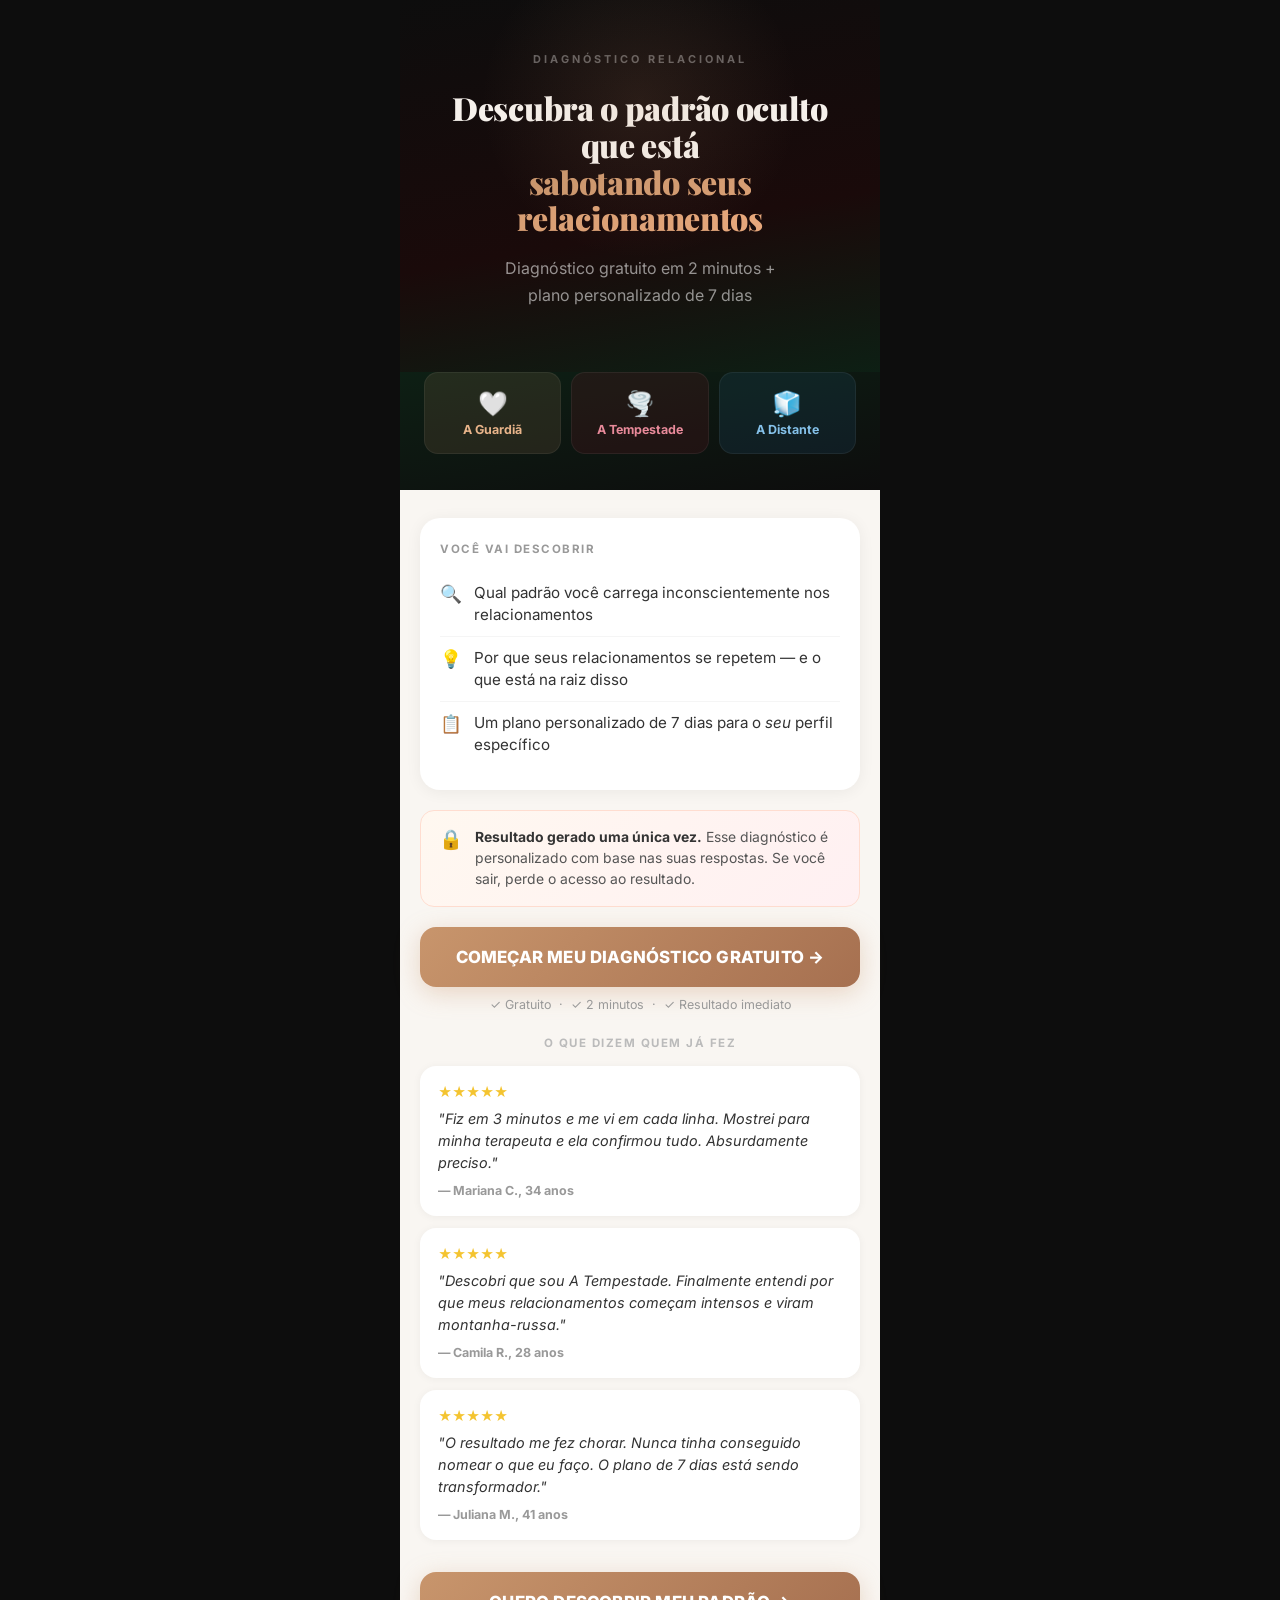
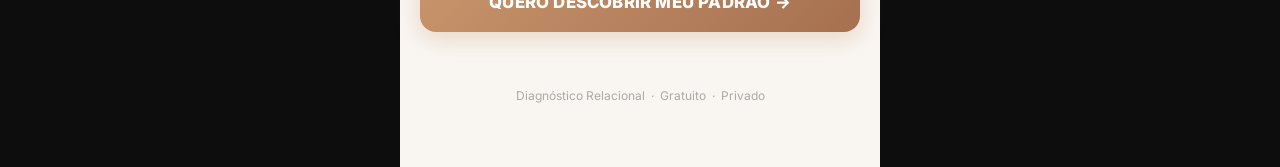
==== index.html @ 166bffca "feat: funil completo ÔÇö entrega por perfil + links hotmart" ====
<!DOCTYPE html>
<html lang="pt-BR">
<head>
  <meta charset="UTF-8">
  <meta name="viewport" content="width=device-width, initial-scale=1.0">
  <title>Diagnóstico Relacional — Descubra Seu Padrão</title>
  <meta name="description" content="Diagnóstico gratuito: descubra o padrão oculto que está sabotando seus relacionamentos. Resultado + plano personalizado de 7 dias.">
  <link rel="preconnect" href="https://fonts.googleapis.com">
  <link rel="preconnect" href="https://fonts.gstatic.com" crossorigin>
  <link href="https://fonts.googleapis.com/css2?family=Playfair+Display:wght@700;900&family=Inter:wght@400;500;600;700;800&display=swap" rel="stylesheet">
  <link rel="stylesheet" href="style.css">
  <style>
    body { background: #0D0D0D; font-family: 'Inter', -apple-system, sans-serif; }

    /* HERO DARK */
    .hero-section {
      background: linear-gradient(170deg, #0D0D0D 0%, #1A0A0A 60%, #0D1F14 100%);
      text-align: center;
      padding: 52px 0 40px;
      position: relative;
      overflow: hidden;
    }
    .hero-section::before {
      content: '';
      position: absolute;
      top: -60px; left: 50%; transform: translateX(-50%);
      width: 320px; height: 320px;
      background: radial-gradient(circle, rgba(200,149,108,0.12) 0%, transparent 70%);
      pointer-events: none;
    }
    .logo-label {
      font-size: 0.68rem;
      font-weight: 700;
      text-transform: uppercase;
      letter-spacing: 3px;
      color: rgba(255,255,255,0.35);
      margin-bottom: 24px;
    }
    .hero-headline {
      font-family: 'Playfair Display', Georgia, serif;
      font-size: 2rem;
      font-weight: 900;
      line-height: 1.15;
      color: #F5F0EB;
      letter-spacing: -0.3px;
      margin-bottom: 18px;
    }
    .hero-headline span {
      background: linear-gradient(135deg, #C8956C, #E8A87C);
      -webkit-background-clip: text;
      -webkit-text-fill-color: transparent;
      background-clip: text;
    }
    .hero-sub {
      font-size: 1rem;
      color: rgba(255,255,255,0.55);
      line-height: 1.65;
      margin-bottom: 32px;
    }

    /* Timer bar */
    .timer-bar {
      background: rgba(255,243,205,0.08);
      border: 1px solid rgba(255,234,160,0.2);
      border-radius: 10px;
      padding: 10px 16px;
      font-size: 0.82rem;
      color: rgba(255,255,255,0.55);
      font-weight: 600;
      margin-bottom: 24px;
      display: flex;
      align-items: center;
      gap: 8px;
    }

    /* Profiles preview */
    .profiles-preview {
      display: flex;
      gap: 10px;
      margin-bottom: 0;
      padding: 0 0 36px;
      background: linear-gradient(170deg, #0D1F14 0%, #0D0D0D 100%);
    }
    .profile-pill {
      flex: 1;
      text-align: center;
      padding: 16px 8px;
      border-radius: 14px;
      font-size: 0.78rem;
      font-weight: 700;
      border: 1px solid rgba(255,255,255,0.06);
    }
    .pill-g { background: rgba(200,149,108,0.12); color: #E8B48A; }
    .pill-t { background: rgba(139,26,44,0.15); color: #E88A9A; }
    .pill-d { background: rgba(44,123,182,0.12); color: #85C1E9; }
    .pill-emoji { display: block; font-size: 1.5rem; margin-bottom: 4px; }

    /* Body sections below hero */
    .page-body { background: #F9F6F2; }

    /* What you discover */
    .discover-card {
      background: #FFF;
      border-radius: 20px;
      padding: 24px 20px;
      box-shadow: 0 2px 16px rgba(0,0,0,0.06);
      margin-bottom: 20px;
      text-align: left;
    }
    .discover-title {
      font-size: 0.72rem;
      font-weight: 700;
      text-transform: uppercase;
      letter-spacing: 1.5px;
      color: #999;
      margin-bottom: 16px;
    }
    .discover-item {
      display: flex;
      align-items: flex-start;
      gap: 12px;
      padding: 10px 0;
      border-bottom: 1px solid #F5F5F5;
    }
    .discover-item:last-child { border-bottom: none; }
    .discover-icon { font-size: 1.1rem; flex-shrink: 0; margin-top: 1px; }
    .discover-text { font-size: 0.95rem; color: #333; line-height: 1.45; }

    /* Main CTA */
    .cta-section { margin: 8px 0 24px; }
    .btn-cta {
      display: block;
      width: 100%;
      padding: 20px 24px;
      background: linear-gradient(135deg, #C8956C 0%, #A67050 100%);
      color: #FFF;
      border: none;
      border-radius: 16px;
      font-size: 1.05rem;
      font-weight: 800;
      text-align: center;
      cursor: pointer;
      text-decoration: none;
      letter-spacing: 0.2px;
      box-shadow: 0 6px 24px rgba(200,149,108,0.35);
      transition: transform 0.1s, box-shadow 0.2s;
    }
    .btn-cta:active { transform: scale(0.97); }
    .btn-sub {
      text-align: center;
      font-size: 0.78rem;
      color: #999;
      margin-top: 10px;
    }

    /* Exclusivity warning */
    .exclusivity-box {
      background: linear-gradient(135deg, #FFF8F0, #FFF0F2);
      border: 1px solid #FFDDD0;
      border-radius: 14px;
      padding: 16px 18px;
      margin-bottom: 20px;
      display: flex;
      align-items: flex-start;
      gap: 12px;
    }
    .exclusivity-icon { font-size: 1.2rem; flex-shrink: 0; }
    .exclusivity-text {
      font-size: 0.87rem;
      color: #555;
      line-height: 1.5;
    }
    .exclusivity-text strong { color: #333; }

    /* Social proof */
    .social-proof-label {
      text-align: center;
      font-size: 0.72rem;
      font-weight: 700;
      text-transform: uppercase;
      letter-spacing: 1.5px;
      color: #BBB;
      margin-bottom: 16px;
    }
    .testimonials { display: flex; flex-direction: column; gap: 12px; }
    .testi-card {
      background: #FFF;
      border-radius: 16px;
      padding: 18px;
      box-shadow: 0 1px 8px rgba(0,0,0,0.05);
    }
    .testi-stars { color: #F4C430; font-size: 0.85rem; margin-bottom: 8px; }
    .testi-text { font-size: 0.9rem; color: #333; line-height: 1.55; font-style: italic; }
    .testi-author { font-size: 0.78rem; font-weight: 700; color: #999; margin-top: 8px; }

    /* Footer */
    .footer-bar {
      text-align: center;
      padding-top: 32px;
      padding-bottom: 16px;
      font-size: 0.75rem;
      color: #AAA;
    }
  </style>
</head>
<body>

<div class="page-wrap" style="padding: 0; max-width: 480px;">

  <!-- HERO DARK -->
  <section class="hero-section" style="padding: 52px 24px 32px;">
    <p class="logo-label">Diagnóstico Relacional</p>
    <h1 class="hero-headline">
      Descubra o padrão oculto que está<br>
      <span>sabotando seus relacionamentos</span>
    </h1>
    <p class="hero-sub">
      Diagnóstico gratuito em 2 minutos +<br>plano personalizado de 7 dias
    </p>
  </section>

  <!-- PROFILES PREVIEW (parte do dark hero) -->
  <div class="profiles-preview" style="padding: 0 24px 36px;">
    <div class="profile-pill pill-g">
      <span class="pill-emoji">🤍</span>
      A Guardiã
    </div>
    <div class="profile-pill pill-t">
      <span class="pill-emoji">🌪️</span>
      A Tempestade
    </div>
    <div class="profile-pill pill-d">
      <span class="pill-emoji">🧊</span>
      A Distante
    </div>
  </div>

  <!-- BODY CLARO -->
  <div class="page-body" style="padding: 28px 20px 48px;">

  <!-- WHAT YOU DISCOVER -->
  <div class="discover-card">
    <p class="discover-title">Você vai descobrir</p>
    <div class="discover-item">
      <span class="discover-icon">🔍</span>
      <span class="discover-text">Qual padrão você carrega inconscientemente nos relacionamentos</span>
    </div>
    <div class="discover-item">
      <span class="discover-icon">💡</span>
      <span class="discover-text">Por que seus relacionamentos se repetem — e o que está na raiz disso</span>
    </div>
    <div class="discover-item">
      <span class="discover-icon">📋</span>
      <span class="discover-text">Um plano personalizado de 7 dias para o <em>seu</em> perfil específico</span>
    </div>
  </div>

  <!-- EXCLUSIVITY -->
  <div class="exclusivity-box">
    <span class="exclusivity-icon">🔒</span>
    <p class="exclusivity-text">
      <strong>Resultado gerado uma única vez.</strong>
      Esse diagnóstico é personalizado com base nas suas respostas. Se você sair, perde o acesso ao resultado.
    </p>
  </div>

  <!-- CTA -->
  <div class="cta-section">
    <a href="quiz.html" class="btn-cta">
      COMEÇAR MEU DIAGNÓSTICO GRATUITO →
    </a>
    <p class="btn-sub">✓ Gratuito &nbsp;·&nbsp; ✓ 2 minutos &nbsp;·&nbsp; ✓ Resultado imediato</p>
  </div>

  <!-- SOCIAL PROOF -->
  <p class="social-proof-label">O que dizem quem já fez</p>
  <div class="testimonials">
    <div class="testi-card">
      <div class="testi-stars">★★★★★</div>
      <p class="testi-text">"Fiz em 3 minutos e me vi em cada linha. Mostrei para minha terapeuta e ela confirmou tudo. Absurdamente preciso."</p>
      <p class="testi-author">— Mariana C., 34 anos</p>
    </div>
    <div class="testi-card">
      <div class="testi-stars">★★★★★</div>
      <p class="testi-text">"Descobri que sou A Tempestade. Finalmente entendi por que meus relacionamentos começam intensos e viram montanha-russa."</p>
      <p class="testi-author">— Camila R., 28 anos</p>
    </div>
    <div class="testi-card">
      <div class="testi-stars">★★★★★</div>
      <p class="testi-text">"O resultado me fez chorar. Nunca tinha conseguido nomear o que eu faço. O plano de 7 dias está sendo transformador."</p>
      <p class="testi-author">— Juliana M., 41 anos</p>
    </div>
  </div>

  <!-- SECOND CTA -->
  <div class="cta-section" style="margin-top: 32px;">
    <a href="quiz.html" class="btn-cta">
      QUERO DESCOBRIR MEU PADRÃO →
    </a>
  </div>

  <div class="footer-bar">
    Diagnóstico Relacional &nbsp;·&nbsp; Gratuito &nbsp;·&nbsp; Privado
  </div>

  </div><!-- /page-body -->
</div>

</body>
</html>
---- style.css ----
/* ================================================
   FUNIL QUIZ — DIAGNÓSTICO RELACIONAL
   style.css — Mobile First
   ================================================ */

/* --- Reset & Base --- */
*, *::before, *::after { margin: 0; padding: 0; box-sizing: border-box; }
html { font-size: 16px; -webkit-text-size-adjust: 100%; }
body {
  font-family: -apple-system, BlinkMacSystemFont, 'Segoe UI', Helvetica, Arial, sans-serif;
  background: #F9F6F2;
  color: #1A1A1A;
  min-height: 100vh;
  -webkit-font-smoothing: antialiased;
}
img { max-width: 100%; display: block; }
a { color: inherit; text-decoration: none; }

/* --- Layout --- */
.page-wrap {
  max-width: 480px;
  margin: 0 auto;
  padding: 24px 20px 48px;
  min-height: 100vh;
}
.page-center {
  display: flex;
  flex-direction: column;
  align-items: center;
  justify-content: center;
  min-height: 100vh;
  padding: 24px 20px;
  max-width: 480px;
  margin: 0 auto;
}

/* --- Typography --- */
.headline {
  font-size: 1.75rem;
  font-weight: 800;
  line-height: 1.2;
  color: #111;
  letter-spacing: -0.3px;
}
.subheadline {
  font-size: 1.05rem;
  line-height: 1.55;
  color: #555;
}
.body-text {
  font-size: 1rem;
  line-height: 1.7;
  color: #333;
}
.small-text {
  font-size: 0.8rem;
  color: #888;
  line-height: 1.4;
}
.label-text {
  font-size: 0.7rem;
  font-weight: 700;
  text-transform: uppercase;
  letter-spacing: 1.2px;
}

/* --- Cards --- */
.card {
  background: #FFF;
  border-radius: 20px;
  padding: 28px 24px;
  box-shadow: 0 2px 20px rgba(0,0,0,0.06);
}
.card-sm {
  background: #FFF;
  border-radius: 16px;
  padding: 16px 20px;
  box-shadow: 0 1px 8px rgba(0,0,0,0.05);
}

/* --- Buttons --- */
.btn {
  display: block;
  width: 100%;
  padding: 18px 24px;
  border: none;
  border-radius: 14px;
  font-size: 1rem;
  font-weight: 700;
  text-align: center;
  cursor: pointer;
  text-decoration: none;
  transition: transform 0.1s ease, box-shadow 0.2s ease;
  letter-spacing: 0.2px;
  line-height: 1.2;
}
.btn:active { transform: scale(0.97); }

.btn-dark {
  background: #111;
  color: #FFF;
  box-shadow: 0 4px 16px rgba(0,0,0,0.2);
}
.btn-dark:hover { box-shadow: 0 6px 20px rgba(0,0,0,0.28); }

.btn-outline {
  background: transparent;
  color: #111;
  border: 2px solid #DDD;
}

.btn-profile {
  background: var(--primary);
  color: #FFF;
  box-shadow: 0 4px 16px rgba(0,0,0,0.2);
}

.btn-share {
  background: #F2F2F2;
  color: #333;
  border: 1.5px solid #E0E0E0;
  font-size: 0.95rem;
}

/* --- Badge --- */
.badge {
  display: inline-block;
  padding: 5px 14px;
  border-radius: 30px;
  font-size: 0.7rem;
  font-weight: 700;
  text-transform: uppercase;
  letter-spacing: 1px;
}
.badge-neutral { background: #F0F0F0; color: #666; }

/* --- Spacers --- */
.mt-4  { margin-top: 4px; }
.mt-8  { margin-top: 8px; }
.mt-12 { margin-top: 12px; }
.mt-16 { margin-top: 16px; }
.mt-20 { margin-top: 20px; }
.mt-24 { margin-top: 24px; }
.mt-32 { margin-top: 32px; }
.mt-40 { margin-top: 40px; }
.mb-8  { margin-bottom: 8px; }
.mb-16 { margin-bottom: 16px; }
.mb-24 { margin-bottom: 24px; }

/* --- Divider --- */
.divider {
  height: 1px;
  background: #EEE;
  margin: 28px 0;
}

/* --- Utility --- */
.text-center { text-align: center; }
.text-muted   { color: #888; }
.w-full { width: 100%; }
.flex-center { display: flex; align-items: center; justify-content: center; gap: 8px; }

/* --- Progress Bar (Quiz) --- */
.progress-wrap {
  position: fixed;
  top: 0; left: 0; right: 0;
  z-index: 100;
  background: #FFF;
  padding: 12px 20px 10px;
  box-shadow: 0 1px 8px rgba(0,0,0,0.06);
}
.progress-bar-bg {
  background: #EEE;
  border-radius: 10px;
  height: 6px;
  overflow: hidden;
}
.progress-bar-fill {
  height: 100%;
  border-radius: 10px;
  background: linear-gradient(90deg, #C8956C, #8B1A2C);
  transition: width 0.4s ease;
}
.progress-label {
  font-size: 0.72rem;
  font-weight: 600;
  color: #999;
  text-align: right;
  margin-top: 5px;
}

/* --- Quiz Question --- */
.quiz-wrap {
  max-width: 480px;
  margin: 0 auto;
  padding: 100px 20px 48px;
}
.question-card {
  background: #FFF;
  border-radius: 24px;
  padding: 32px 24px 24px;
  box-shadow: 0 4px 24px rgba(0,0,0,0.08);
  animation: fadeUp 0.3s ease;
}
@keyframes fadeUp {
  from { opacity: 0; transform: translateY(12px); }
  to   { opacity: 1; transform: translateY(0); }
}
.question-text {
  font-size: 1.15rem;
  font-weight: 700;
  line-height: 1.4;
  color: #111;
  margin-bottom: 24px;
}
.options-list { list-style: none; display: flex; flex-direction: column; gap: 10px; }
.option-item {
  padding: 16px 18px;
  border-radius: 12px;
  border: 2px solid #EEE;
  background: #FFF;
  cursor: pointer;
  font-size: 0.95rem;
  line-height: 1.4;
  color: #222;
  transition: border-color 0.15s, background 0.15s, transform 0.1s;
  user-select: none;
}
.option-item:active { transform: scale(0.98); }
.option-item.selected {
  border-color: #111;
  background: #111;
  color: #FFF;
}
.option-item:hover:not(.selected) { border-color: #BBB; background: #FAFAFA; }

/* --- Profile Page Hero --- */
.profile-hero {
  background: var(--primary);
  color: #FFF;
  text-align: center;
  padding: 48px 24px 40px;
}
.profile-emoji {
  font-size: 3.5rem;
  margin-bottom: 16px;
  display: block;
}
.profile-name {
  font-size: 2rem;
  font-weight: 800;
  letter-spacing: -0.5px;
  margin-bottom: 8px;
}
.profile-tagline {
  font-size: 1rem;
  opacity: 0.85;
  line-height: 1.5;
}

/* --- Profile Colors --- */
.theme-guardia  { --primary: #C8956C; --light: #F5EDE0; --dark: #7A4E2D; }
.theme-tempestade { --primary: #8B1A2C; --light: #FDEEF0; --dark: #5C0F1C; }
.theme-distante  { --primary: #2C5F8A; --light: #E8F4FD; --dark: #1A3D5C; }

/* --- Offer Section --- */
.offer-section {
  background: #FFF;
  border-radius: 20px;
  padding: 28px 24px;
  box-shadow: 0 4px 24px rgba(0,0,0,0.08);
  text-align: center;
}
.price-display {
  display: flex;
  align-items: baseline;
  justify-content: center;
  gap: 6px;
  margin: 16px 0;
}
.price-currency { font-size: 1.1rem; font-weight: 700; color: #111; }
.price-value    { font-size: 3rem; font-weight: 800; color: #111; line-height: 1; }
.price-original { font-size: 0.9rem; text-decoration: line-through; color: #AAA; }
.offer-features { list-style: none; text-align: left; margin: 20px 0; }
.offer-features li {
  padding: 8px 0;
  font-size: 0.95rem;
  color: #333;
  border-bottom: 1px solid #F5F5F5;
  display: flex;
  align-items: flex-start;
  gap: 10px;
}
.offer-features li:last-child { border-bottom: none; }
.check { color: #2E7D32; font-size: 1rem; flex-shrink: 0; margin-top: 1px; }

/* --- Testimonial --- */
.testimonial {
  background: #FFF;
  border-radius: 16px;
  padding: 20px;
  border-left: 3px solid var(--primary, #111);
}
.testimonial-text { font-size: 0.95rem; font-style: italic; color: #333; line-height: 1.6; }
.testimonial-author { font-size: 0.8rem; font-weight: 700; color: #888; margin-top: 8px; }

/* --- Loading Screen --- */
.loading-screen {
  display: flex;
  flex-direction: column;
  align-items: center;
  justify-content: center;
  min-height: 100vh;
  text-align: center;
  padding: 40px 24px;
  background: #F9F6F2;
}
.spinner {
  width: 48px; height: 48px;
  border: 4px solid #EEE;
  border-top-color: #8B1A2C;
  border-radius: 50%;
  animation: spin 0.8s linear infinite;
  margin: 0 auto 24px;
}
@keyframes spin { to { transform: rotate(360deg); } }

/* --- Entrega Page --- */
.entrega-hero {
  text-align: center;
  padding: 40px 24px 32px;
}
.entrega-icon { font-size: 4rem; margin-bottom: 16px; }

/* --- Share Toast --- */
.toast {
  position: fixed;
  bottom: 24px; left: 50%;
  transform: translateX(-50%) translateY(80px);
  background: #111;
  color: #FFF;
  padding: 12px 24px;
  border-radius: 30px;
  font-size: 0.88rem;
  font-weight: 600;
  opacity: 0;
  transition: transform 0.3s ease, opacity 0.3s ease;
  white-space: nowrap;
  z-index: 999;
  pointer-events: none;
}
.toast.show {
  opacity: 1;
  transform: translateX(-50%) translateY(0);
}

/* --- Responsive tweaks for slightly larger screens --- */
@media (min-width: 481px) {
  .page-wrap, .quiz-wrap, .page-center {
    border-radius: 0;
  }
}
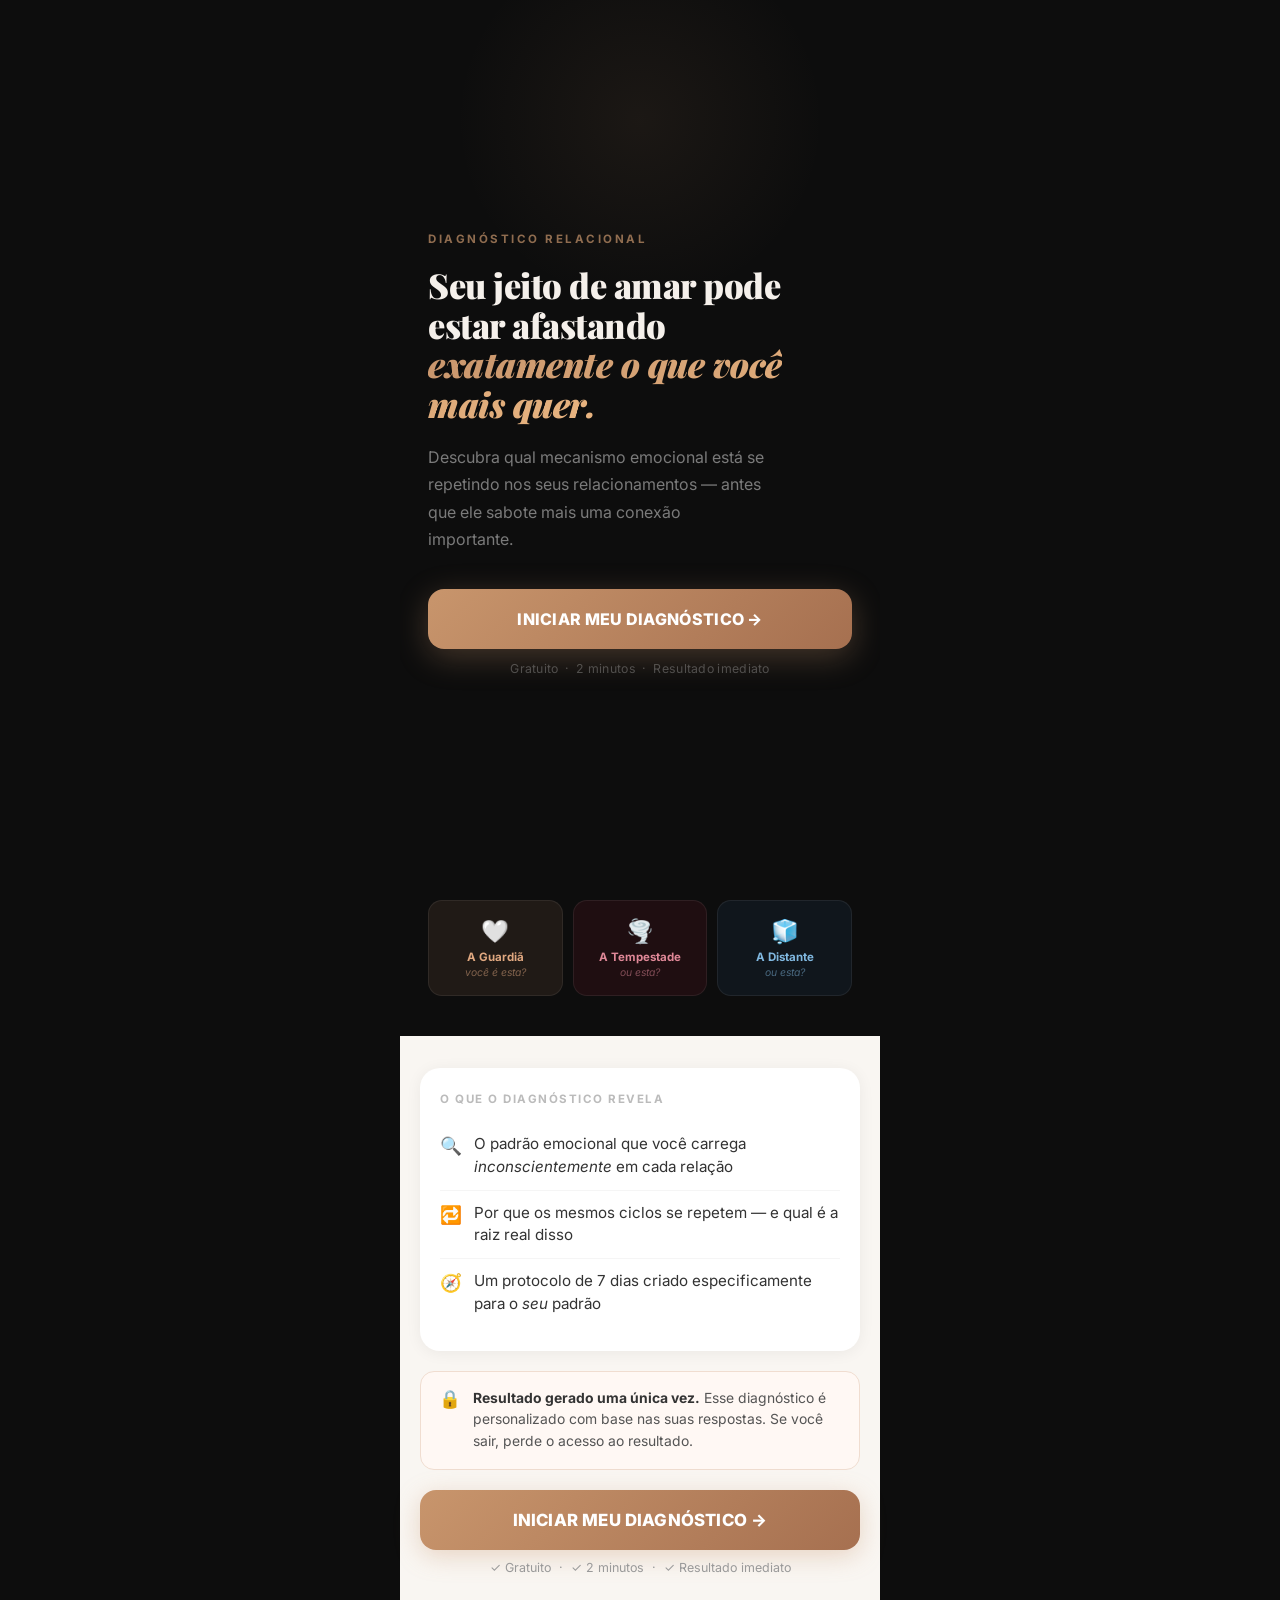
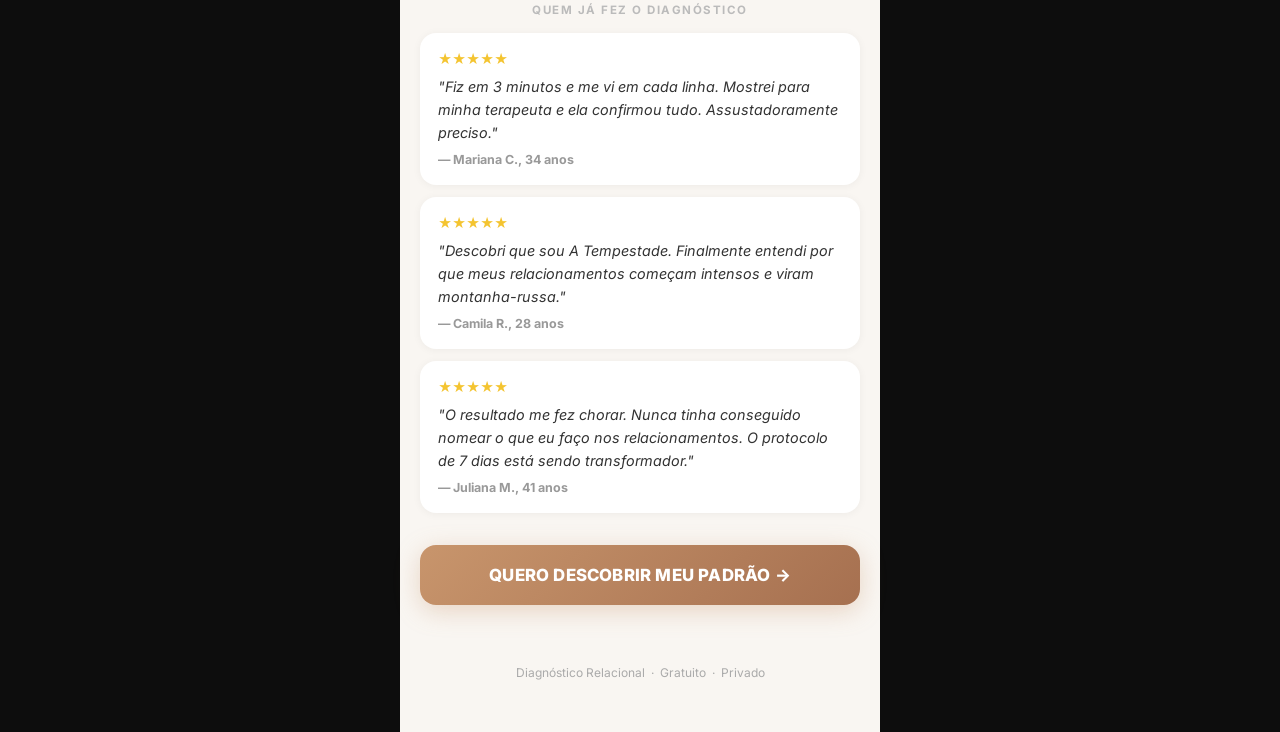
==== commit 7e0a5c90: "feat: hero emocional + result pages arquitetura completa" ====
--- a/index.html
+++ b/index.html
@@ -4,131 +4,77 @@
   <meta charset="UTF-8">
   <meta name="viewport" content="width=device-width, initial-scale=1.0">
   <title>Diagnóstico Relacional — Descubra Seu Padrão</title>
-  <meta name="description" content="Diagnóstico gratuito: descubra o padrão oculto que está sabotando seus relacionamentos. Resultado + plano personalizado de 7 dias.">
+  <meta name="description" content="Descubra qual mecanismo emocional está se repetindo nos seus relacionamentos. Diagnóstico gratuito em 2 minutos.">
   <link rel="preconnect" href="https://fonts.googleapis.com">
   <link rel="preconnect" href="https://fonts.gstatic.com" crossorigin>
-  <link href="https://fonts.googleapis.com/css2?family=Playfair+Display:wght@700;900&family=Inter:wght@400;500;600;700;800&display=swap" rel="stylesheet">
+  <link href="https://fonts.googleapis.com/css2?family=Playfair+Display:ital,wght@0,700;0,900;1,700&family=Inter:wght@400;500;600;700;800&display=swap" rel="stylesheet">
   <link rel="stylesheet" href="style.css">
   <style>
     body { background: #0D0D0D; font-family: 'Inter', -apple-system, sans-serif; }
 
-    /* HERO DARK */
+    /* ── HERO ─────────────────────────────────── */
     .hero-section {
-      background: linear-gradient(170deg, #0D0D0D 0%, #1A0A0A 60%, #0D1F14 100%);
-      text-align: center;
-      padding: 52px 0 40px;
+      background: #0D0D0D;
+      min-height: 100vh;
+      display: flex;
+      flex-direction: column;
+      justify-content: center;
+      padding: 56px 28px 48px;
       position: relative;
       overflow: hidden;
     }
     .hero-section::before {
       content: '';
       position: absolute;
-      top: -60px; left: 50%; transform: translateX(-50%);
-      width: 320px; height: 320px;
-      background: radial-gradient(circle, rgba(200,149,108,0.12) 0%, transparent 70%);
+      top: -80px; left: 50%; transform: translateX(-50%);
+      width: 400px; height: 400px;
+      background: radial-gradient(circle, rgba(200,149,108,0.08) 0%, transparent 65%);
       pointer-events: none;
     }
-    .logo-label {
-      font-size: 0.68rem;
+    .hero-section::after {
+      content: '';
+      position: absolute;
+      bottom: 0; left: 0; right: 0;
+      height: 120px;
+      background: linear-gradient(to bottom, transparent, #0D0D0D);
+      pointer-events: none;
+    }
+
+    .hero-pre {
+      font-size: 0.72rem;
       font-weight: 700;
       text-transform: uppercase;
-      letter-spacing: 3px;
-      color: rgba(255,255,255,0.35);
-      margin-bottom: 24px;
-    }
+      letter-spacing: 2.5px;
+      color: rgba(200,149,108,0.7);
+      margin-bottom: 20px;
+    }
+
     .hero-headline {
       font-family: 'Playfair Display', Georgia, serif;
-      font-size: 2rem;
+      font-size: 2.15rem;
       font-weight: 900;
       line-height: 1.15;
       color: #F5F0EB;
-      letter-spacing: -0.3px;
-      margin-bottom: 18px;
-    }
-    .hero-headline span {
-      background: linear-gradient(135deg, #C8956C, #E8A87C);
+      letter-spacing: -0.5px;
+      margin-bottom: 20px;
+    }
+    .hero-headline em {
+      font-style: italic;
+      background: linear-gradient(135deg, #C8956C, #E8B480);
       -webkit-background-clip: text;
       -webkit-text-fill-color: transparent;
       background-clip: text;
     }
+
     .hero-sub {
       font-size: 1rem;
-      color: rgba(255,255,255,0.55);
-      line-height: 1.65;
-      margin-bottom: 32px;
-    }
-
-    /* Timer bar */
-    .timer-bar {
-      background: rgba(255,243,205,0.08);
-      border: 1px solid rgba(255,234,160,0.2);
-      border-radius: 10px;
-      padding: 10px 16px;
-      font-size: 0.82rem;
-      color: rgba(255,255,255,0.55);
-      font-weight: 600;
-      margin-bottom: 24px;
-      display: flex;
-      align-items: center;
-      gap: 8px;
-    }
-
-    /* Profiles preview */
-    .profiles-preview {
-      display: flex;
-      gap: 10px;
-      margin-bottom: 0;
-      padding: 0 0 36px;
-      background: linear-gradient(170deg, #0D1F14 0%, #0D0D0D 100%);
-    }
-    .profile-pill {
-      flex: 1;
-      text-align: center;
-      padding: 16px 8px;
-      border-radius: 14px;
-      font-size: 0.78rem;
-      font-weight: 700;
-      border: 1px solid rgba(255,255,255,0.06);
-    }
-    .pill-g { background: rgba(200,149,108,0.12); color: #E8B48A; }
-    .pill-t { background: rgba(139,26,44,0.15); color: #E88A9A; }
-    .pill-d { background: rgba(44,123,182,0.12); color: #85C1E9; }
-    .pill-emoji { display: block; font-size: 1.5rem; margin-bottom: 4px; }
-
-    /* Body sections below hero */
-    .page-body { background: #F9F6F2; }
-
-    /* What you discover */
-    .discover-card {
-      background: #FFF;
-      border-radius: 20px;
-      padding: 24px 20px;
-      box-shadow: 0 2px 16px rgba(0,0,0,0.06);
-      margin-bottom: 20px;
-      text-align: left;
-    }
-    .discover-title {
-      font-size: 0.72rem;
-      font-weight: 700;
-      text-transform: uppercase;
-      letter-spacing: 1.5px;
-      color: #999;
-      margin-bottom: 16px;
-    }
-    .discover-item {
-      display: flex;
-      align-items: flex-start;
-      gap: 12px;
-      padding: 10px 0;
-      border-bottom: 1px solid #F5F5F5;
-    }
-    .discover-item:last-child { border-bottom: none; }
-    .discover-icon { font-size: 1.1rem; flex-shrink: 0; margin-top: 1px; }
-    .discover-text { font-size: 0.95rem; color: #333; line-height: 1.45; }
-
-    /* Main CTA */
-    .cta-section { margin: 8px 0 24px; }
-    .btn-cta {
+      color: rgba(255,255,255,0.45);
+      line-height: 1.7;
+      margin-bottom: 36px;
+      max-width: 340px;
+    }
+
+    .btn-cta-hero {
       display: block;
       width: 100%;
       padding: 20px 24px;
@@ -136,70 +82,103 @@
       color: #FFF;
       border: none;
       border-radius: 16px;
-      font-size: 1.05rem;
+      font-size: 1rem;
       font-weight: 800;
       text-align: center;
       cursor: pointer;
       text-decoration: none;
-      letter-spacing: 0.2px;
+      letter-spacing: 0.3px;
+      box-shadow: 0 8px 32px rgba(200,149,108,0.3);
+      transition: transform 0.1s, box-shadow 0.2s;
+      margin-bottom: 12px;
+    }
+    .btn-cta-hero:active { transform: scale(0.97); }
+
+    .hero-microcopy {
+      text-align: center;
+      font-size: 0.77rem;
+      color: rgba(255,255,255,0.25);
+      letter-spacing: 0.3px;
+    }
+
+    /* ── PROFILES DARK ───────────────────────── */
+    .profiles-dark {
+      background: #0D0D0D;
+      padding: 0 28px 40px;
+      display: flex;
+      gap: 10px;
+    }
+    .profile-pill {
+      flex: 1; text-align: center;
+      padding: 16px 8px; border-radius: 14px;
+      font-size: 0.78rem; font-weight: 700;
+      border: 1px solid rgba(255,255,255,0.07);
+    }
+    .pill-g { background: rgba(200,149,108,0.1); color: #E0A880; }
+    .pill-t { background: rgba(139,26,44,0.14); color: #E08898; }
+    .pill-d { background: rgba(44,95,138,0.12); color: #80B8E0; }
+    .pill-emoji { display: block; font-size: 1.4rem; margin-bottom: 5px; }
+    .pill-name { display: block; font-size: 0.72rem; }
+    .pill-q { display: block; font-size: 0.65rem; opacity: 0.5; margin-top: 2px; font-style: italic; font-weight: 400; }
+
+    /* ── BODY CLARO ──────────────────────────── */
+    .page-body { background: #F9F6F2; padding: 32px 20px 52px; }
+
+    .discover-card {
+      background: #FFF; border-radius: 20px;
+      padding: 24px 20px; box-shadow: 0 2px 16px rgba(0,0,0,0.06);
+      margin-bottom: 20px;
+    }
+    .discover-title {
+      font-size: 0.72rem; font-weight: 700; text-transform: uppercase;
+      letter-spacing: 1.5px; color: #BBB; margin-bottom: 16px;
+    }
+    .discover-item {
+      display: flex; align-items: flex-start; gap: 12px;
+      padding: 11px 0; border-bottom: 1px solid #F5F5F5;
+    }
+    .discover-item:last-child { border-bottom: none; }
+    .discover-icon { font-size: 1.1rem; flex-shrink: 0; margin-top: 2px; }
+    .discover-text { font-size: 0.95rem; color: #333; line-height: 1.5; }
+
+    .exclusivity-box {
+      background: #FFF8F4; border: 1px solid #F0DDD0;
+      border-radius: 14px; padding: 16px 18px; margin-bottom: 20px;
+      display: flex; align-items: flex-start; gap: 12px;
+    }
+    .exclusivity-icon { font-size: 1.1rem; flex-shrink: 0; }
+    .exclusivity-text { font-size: 0.87rem; color: #555; line-height: 1.55; }
+    .exclusivity-text strong { color: #333; }
+
+    .cta-section { margin: 8px 0 28px; }
+    .btn-cta {
+      display: block; width: 100%; padding: 20px 24px;
+      background: linear-gradient(135deg, #C8956C 0%, #A67050 100%);
+      color: #FFF; border: none; border-radius: 16px;
+      font-size: 1.05rem; font-weight: 800; text-align: center;
+      cursor: pointer; text-decoration: none; letter-spacing: 0.2px;
       box-shadow: 0 6px 24px rgba(200,149,108,0.35);
       transition: transform 0.1s, box-shadow 0.2s;
     }
     .btn-cta:active { transform: scale(0.97); }
-    .btn-sub {
-      text-align: center;
-      font-size: 0.78rem;
-      color: #999;
-      margin-top: 10px;
-    }
-
-    /* Exclusivity warning */
-    .exclusivity-box {
-      background: linear-gradient(135deg, #FFF8F0, #FFF0F2);
-      border: 1px solid #FFDDD0;
-      border-radius: 14px;
-      padding: 16px 18px;
-      margin-bottom: 20px;
-      display: flex;
-      align-items: flex-start;
-      gap: 12px;
-    }
-    .exclusivity-icon { font-size: 1.2rem; flex-shrink: 0; }
-    .exclusivity-text {
-      font-size: 0.87rem;
-      color: #555;
-      line-height: 1.5;
-    }
-    .exclusivity-text strong { color: #333; }
-
-    /* Social proof */
+    .btn-sub { text-align: center; font-size: 0.78rem; color: #999; margin-top: 10px; }
+
     .social-proof-label {
-      text-align: center;
-      font-size: 0.72rem;
-      font-weight: 700;
-      text-transform: uppercase;
-      letter-spacing: 1.5px;
-      color: #BBB;
-      margin-bottom: 16px;
+      text-align: center; font-size: 0.72rem; font-weight: 700;
+      text-transform: uppercase; letter-spacing: 1.5px; color: #BBB; margin-bottom: 16px;
     }
     .testimonials { display: flex; flex-direction: column; gap: 12px; }
     .testi-card {
-      background: #FFF;
-      border-radius: 16px;
-      padding: 18px;
-      box-shadow: 0 1px 8px rgba(0,0,0,0.05);
+      background: #FFF; border-radius: 16px;
+      padding: 18px; box-shadow: 0 1px 8px rgba(0,0,0,0.05);
     }
     .testi-stars { color: #F4C430; font-size: 0.85rem; margin-bottom: 8px; }
-    .testi-text { font-size: 0.9rem; color: #333; line-height: 1.55; font-style: italic; }
+    .testi-text { font-size: 0.9rem; color: #333; line-height: 1.6; font-style: italic; }
     .testi-author { font-size: 0.78rem; font-weight: 700; color: #999; margin-top: 8px; }
 
-    /* Footer */
     .footer-bar {
-      text-align: center;
-      padding-top: 32px;
-      padding-bottom: 16px;
-      font-size: 0.75rem;
-      color: #AAA;
+      text-align: center; padding-top: 32px;
+      font-size: 0.75rem; color: #AAA;
     }
   </style>
 </head>
@@ -207,103 +186,107 @@
 
 <div class="page-wrap" style="padding: 0; max-width: 480px;">
 
-  <!-- HERO DARK -->
-  <section class="hero-section" style="padding: 52px 24px 32px;">
-    <p class="logo-label">Diagnóstico Relacional</p>
+  <!-- ── HERO: TENSÃO ACIMA DA DOBRA ────────── -->
+  <section class="hero-section">
+    <p class="hero-pre">Diagnóstico Relacional</p>
+
     <h1 class="hero-headline">
-      Descubra o padrão oculto que está<br>
-      <span>sabotando seus relacionamentos</span>
+      Seu jeito de amar pode estar afastando <em>exatamente o que você mais quer.</em>
     </h1>
+
     <p class="hero-sub">
-      Diagnóstico gratuito em 2 minutos +<br>plano personalizado de 7 dias
+      Descubra qual mecanismo emocional está se repetindo nos seus relacionamentos — antes que ele sabote mais uma conexão importante.
     </p>
+
+    <a href="quiz.html" class="btn-cta-hero">
+      INICIAR MEU DIAGNÓSTICO →
+    </a>
+    <p class="hero-microcopy">Gratuito &nbsp;·&nbsp; 2 minutos &nbsp;·&nbsp; Resultado imediato</p>
   </section>
 
-  <!-- PROFILES PREVIEW (parte do dark hero) -->
-  <div class="profiles-preview" style="padding: 0 24px 36px;">
+  <!-- ── PERFIS: CURIOSIDADE ─────────────────── -->
+  <div class="profiles-dark">
     <div class="profile-pill pill-g">
       <span class="pill-emoji">🤍</span>
-      A Guardiã
+      <span class="pill-name">A Guardiã</span>
+      <span class="pill-q">você é esta?</span>
     </div>
     <div class="profile-pill pill-t">
       <span class="pill-emoji">🌪️</span>
-      A Tempestade
+      <span class="pill-name">A Tempestade</span>
+      <span class="pill-q">ou esta?</span>
     </div>
     <div class="profile-pill pill-d">
       <span class="pill-emoji">🧊</span>
-      A Distante
+      <span class="pill-name">A Distante</span>
+      <span class="pill-q">ou esta?</span>
     </div>
   </div>
 
-  <!-- BODY CLARO -->
-  <div class="page-body" style="padding: 28px 20px 48px;">
-
-  <!-- WHAT YOU DISCOVER -->
-  <div class="discover-card">
-    <p class="discover-title">Você vai descobrir</p>
-    <div class="discover-item">
-      <span class="discover-icon">🔍</span>
-      <span class="discover-text">Qual padrão você carrega inconscientemente nos relacionamentos</span>
-    </div>
-    <div class="discover-item">
-      <span class="discover-icon">💡</span>
-      <span class="discover-text">Por que seus relacionamentos se repetem — e o que está na raiz disso</span>
-    </div>
-    <div class="discover-item">
-      <span class="discover-icon">📋</span>
-      <span class="discover-text">Um plano personalizado de 7 dias para o <em>seu</em> perfil específico</span>
-    </div>
+  <!-- ── BODY CLARO ─────────────────────────── -->
+  <div class="page-body">
+
+    <div class="discover-card">
+      <p class="discover-title">O que o diagnóstico revela</p>
+      <div class="discover-item">
+        <span class="discover-icon">🔍</span>
+        <span class="discover-text">O padrão emocional que você carrega <em>inconscientemente</em> em cada relação</span>
+      </div>
+      <div class="discover-item">
+        <span class="discover-icon">🔁</span>
+        <span class="discover-text">Por que os mesmos ciclos se repetem — e qual é a raiz real disso</span>
+      </div>
+      <div class="discover-item">
+        <span class="discover-icon">🧭</span>
+        <span class="discover-text">Um protocolo de 7 dias criado especificamente para o <em>seu</em> padrão</span>
+      </div>
+    </div>
+
+    <div class="exclusivity-box">
+      <span class="exclusivity-icon">🔒</span>
+      <p class="exclusivity-text">
+        <strong>Resultado gerado uma única vez.</strong>
+        Esse diagnóstico é personalizado com base nas suas respostas. Se você sair, perde o acesso ao resultado.
+      </p>
+    </div>
+
+    <div class="cta-section">
+      <a href="quiz.html" class="btn-cta">
+        INICIAR MEU DIAGNÓSTICO →
+      </a>
+      <p class="btn-sub">✓ Gratuito &nbsp;·&nbsp; ✓ 2 minutos &nbsp;·&nbsp; ✓ Resultado imediato</p>
+    </div>
+
+    <p class="social-proof-label">Quem já fez o diagnóstico</p>
+    <div class="testimonials">
+      <div class="testi-card">
+        <div class="testi-stars">★★★★★</div>
+        <p class="testi-text">"Fiz em 3 minutos e me vi em cada linha. Mostrei para minha terapeuta e ela confirmou tudo. Assustadoramente preciso."</p>
+        <p class="testi-author">— Mariana C., 34 anos</p>
+      </div>
+      <div class="testi-card">
+        <div class="testi-stars">★★★★★</div>
+        <p class="testi-text">"Descobri que sou A Tempestade. Finalmente entendi por que meus relacionamentos começam intensos e viram montanha-russa."</p>
+        <p class="testi-author">— Camila R., 28 anos</p>
+      </div>
+      <div class="testi-card">
+        <div class="testi-stars">★★★★★</div>
+        <p class="testi-text">"O resultado me fez chorar. Nunca tinha conseguido nomear o que eu faço nos relacionamentos. O protocolo de 7 dias está sendo transformador."</p>
+        <p class="testi-author">— Juliana M., 41 anos</p>
+      </div>
+    </div>
+
+    <div class="cta-section" style="margin-top: 32px;">
+      <a href="quiz.html" class="btn-cta">
+        QUERO DESCOBRIR MEU PADRÃO →
+      </a>
+    </div>
+
+    <div class="footer-bar">
+      Diagnóstico Relacional &nbsp;·&nbsp; Gratuito &nbsp;·&nbsp; Privado
+    </div>
+
   </div>
-
-  <!-- EXCLUSIVITY -->
-  <div class="exclusivity-box">
-    <span class="exclusivity-icon">🔒</span>
-    <p class="exclusivity-text">
-      <strong>Resultado gerado uma única vez.</strong>
-      Esse diagnóstico é personalizado com base nas suas respostas. Se você sair, perde o acesso ao resultado.
-    </p>
-  </div>
-
-  <!-- CTA -->
-  <div class="cta-section">
-    <a href="quiz.html" class="btn-cta">
-      COMEÇAR MEU DIAGNÓSTICO GRATUITO →
-    </a>
-    <p class="btn-sub">✓ Gratuito &nbsp;·&nbsp; ✓ 2 minutos &nbsp;·&nbsp; ✓ Resultado imediato</p>
-  </div>
-
-  <!-- SOCIAL PROOF -->
-  <p class="social-proof-label">O que dizem quem já fez</p>
-  <div class="testimonials">
-    <div class="testi-card">
-      <div class="testi-stars">★★★★★</div>
-      <p class="testi-text">"Fiz em 3 minutos e me vi em cada linha. Mostrei para minha terapeuta e ela confirmou tudo. Absurdamente preciso."</p>
-      <p class="testi-author">— Mariana C., 34 anos</p>
-    </div>
-    <div class="testi-card">
-      <div class="testi-stars">★★★★★</div>
-      <p class="testi-text">"Descobri que sou A Tempestade. Finalmente entendi por que meus relacionamentos começam intensos e viram montanha-russa."</p>
-      <p class="testi-author">— Camila R., 28 anos</p>
-    </div>
-    <div class="testi-card">
-      <div class="testi-stars">★★★★★</div>
-      <p class="testi-text">"O resultado me fez chorar. Nunca tinha conseguido nomear o que eu faço. O plano de 7 dias está sendo transformador."</p>
-      <p class="testi-author">— Juliana M., 41 anos</p>
-    </div>
-  </div>
-
-  <!-- SECOND CTA -->
-  <div class="cta-section" style="margin-top: 32px;">
-    <a href="quiz.html" class="btn-cta">
-      QUERO DESCOBRIR MEU PADRÃO →
-    </a>
-  </div>
-
-  <div class="footer-bar">
-    Diagnóstico Relacional &nbsp;·&nbsp; Gratuito &nbsp;·&nbsp; Privado
-  </div>
-
-  </div><!-- /page-body -->
 </div>
 
 </body>
